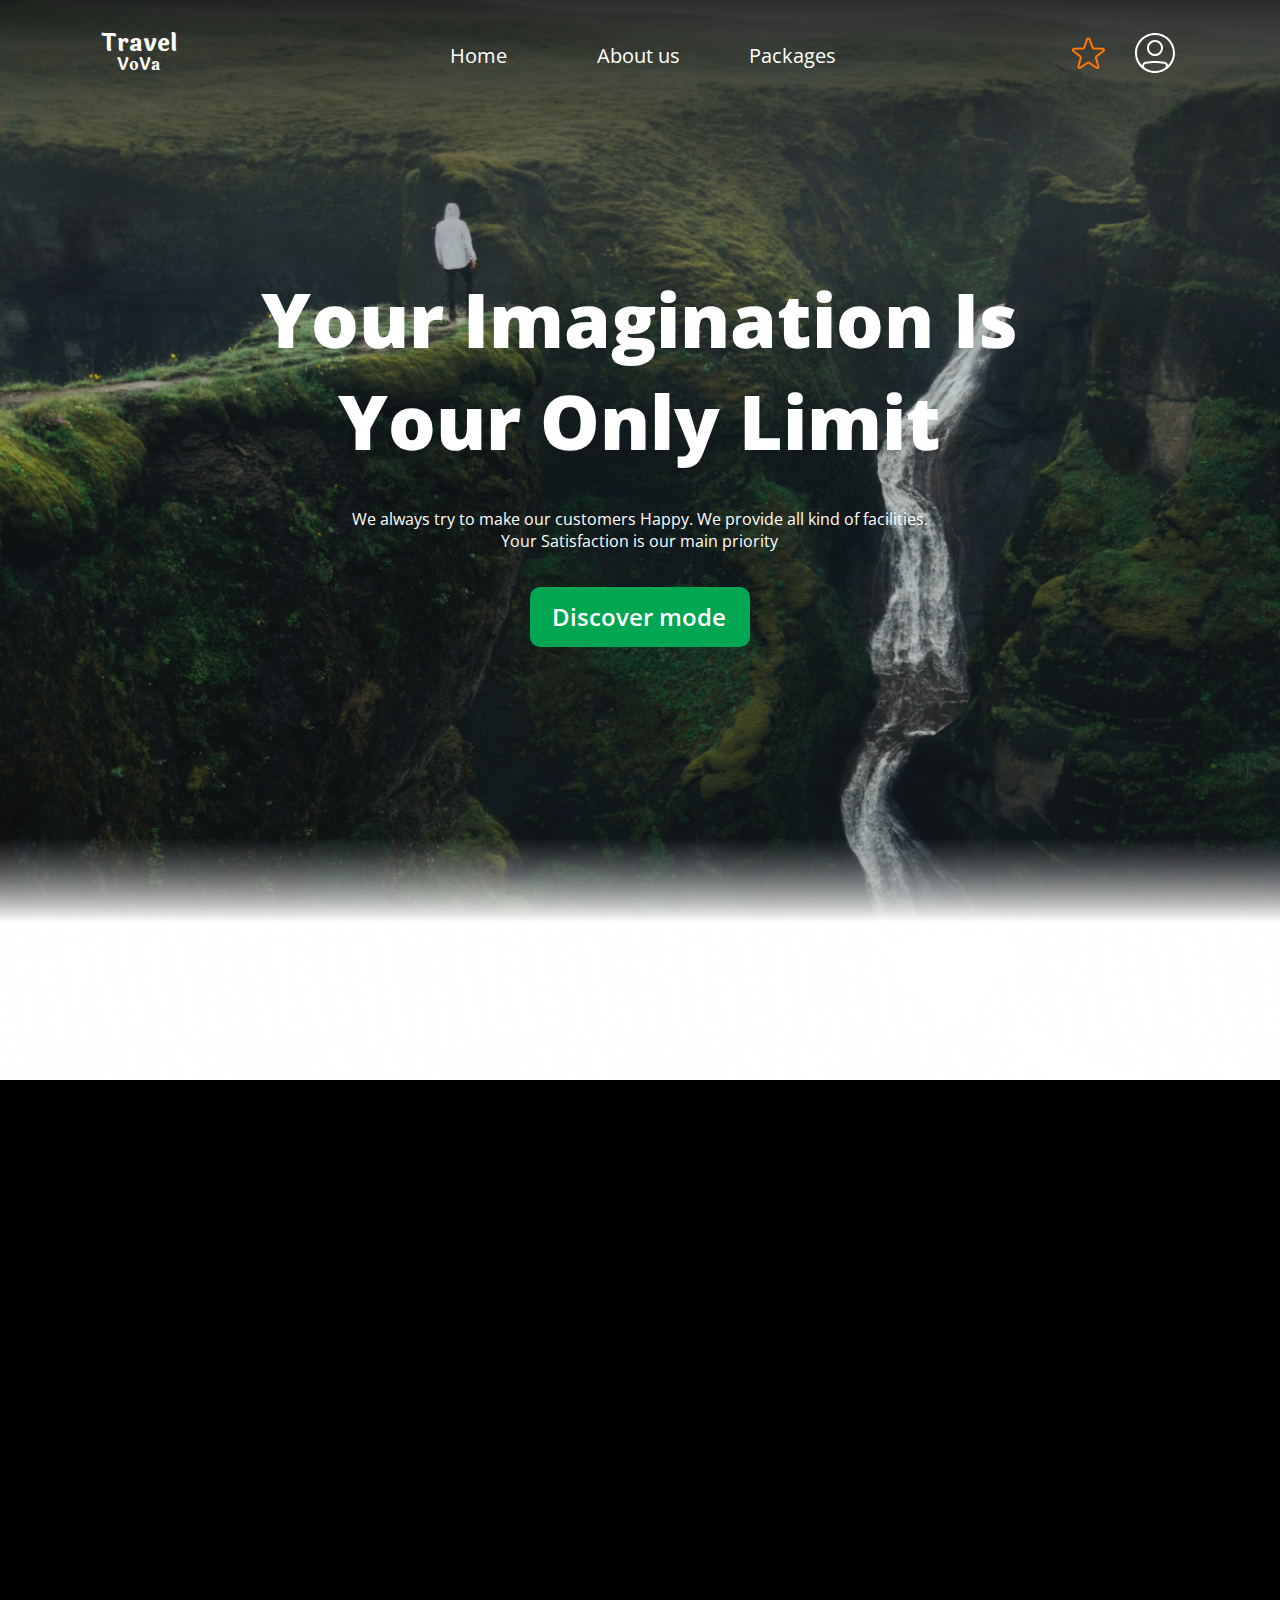
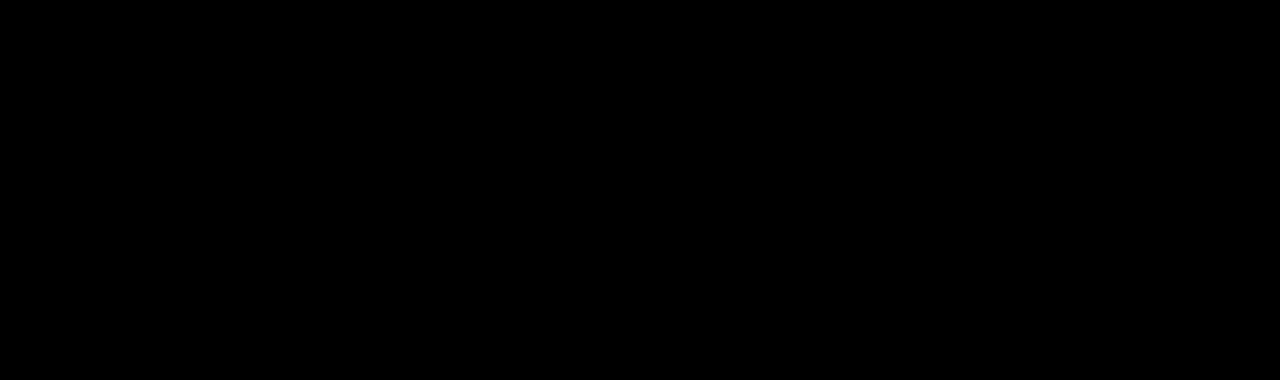
==== src/index.html @ 38075b9f "Created header" ====
<!DOCTYPE html>
<html lang="en">
<head>
    <meta charset="UTF-8">
    <meta name="viewport" content="width=device-width, initial-scale=1.0">
    <link rel="preconnect" href="https://fonts.googleapis.com">
    <link rel="preconnect" href="https://fonts.gstatic.com" crossorigin>
    <link href="https://fonts.googleapis.com/css2?family=Laila:wght@300;400;500;600;700&family=Open+Sans:ital,wght@0,300..800;1,300..800&display=swap" rel="stylesheet">
    <link rel="stylesheet" href="style.css">
    <title>Travel VoVa</title>
</head>
<body>
    <header>
        <div class="container">
            <div class="header-nav">
                <a class="header-nav-logo" href="#">
                    <span>Travel</span>
                    <span>VoVa</span>
                </a>
                <div class="header-nav-links">
                    <a href="#">Home</a>
                    <a href="#">About us</a>
                    <a href="#">Packages</a>
                </div>
                <div class="header-nav-options">
                    <div class="header-nav-options-star">
                        <img src="../assets/icons/star.svg">
                    </div>
                    <a href="#">
                        <img src="../assets/icons/account_icon.svg">
                    </a>
                </div>
            </div>
            <div class="header-content">
                <h1>Your Imagination Is<br>Your Only Limit</h1>
                <p>
                    We always try to make our customers Happy.
                    We provide all kind of facilities.<br>
                    Your Satisfaction is our main priority
                </p>
                <a href="#">Discover mode</a>
            </div>
        </div>
    </header>
    <main>
        
    </main>
</body>
</html>
---- src/style.css ----
body {
    margin: 0;
    padding: 0;
    font-family: "Open Sans", sans-serif;
}

a {
    text-decoration: none;
    color: rgb(255, 255, 255);
}

/* .testbox {
    width: 30px;
    height: 30px;
    background-color: black;
} */

header {
    display: flex;
    flex-direction: row;
    justify-content: center;
    width: 100%;
    height: 120vh;
    background-image: url(../assets/backgrounds/header_background_cover.png), 
                      url(../assets/backgrounds/header_background.png);
    background-repeat: no-repeat;
    background-size: cover;
}

.container {
    display: flex;
    flex-direction: column;
    align-items: center;
    width: 84.27%;
    height: 100vh;

    /* background-color: #d50a981b; */
}

.header-nav {
    display: flex;
    flex-direction: row;
    align-items: center;
    justify-content: space-between;
    width: 100%;
    height: 110px;
}

.header-nav-logo {
    display: flex;
    flex-direction: column;
    align-items: center;
    font-family: "Laila", serif;
    font-weight: 700;
    font-style: normal;
    line-height: 130%;
}

.header-nav-logo span:first-child {
    font-size: 24px;
}

.header-nav-links {
    display: flex;
    flex-direction: row;

    margin-left: 40px;

    font-size: 20px;
    font-size: 600;
}

.header-nav-links a:nth-child(2) {
    margin: 0 69px 0 90px;
}

.header-nav-options {
    display: flex;
    flex-direction: row;
    align-items: center;
    justify-content: end;
}

.header-nav-options a {
    margin-left: 25px;
}

.header-content {
    display: flex;
    flex-direction: column;
    align-items: center;
    justify-content: start;
    text-align: center;
    /* width: 779px; */
    /* height: 200px; */

    margin-top: 10%;

    color: white;
}

.header-content h1 {
    font-weight: 800;
    font-size: 75px;
    margin-bottom: 20px;
}

.header-content p {
    font-weight: 400;
    font-size: 16px;
    margin-bottom: 35px;
}

.header-content a {
    background-color: #00A651;
    color: rgb(255, 255, 255);

    font-weight: 600;
    font-size: 24px;

    padding: 13px 24px 14px 22px;
    border-radius: 10px;
}

main {
    height: 100vh;
    background-color: black;
}
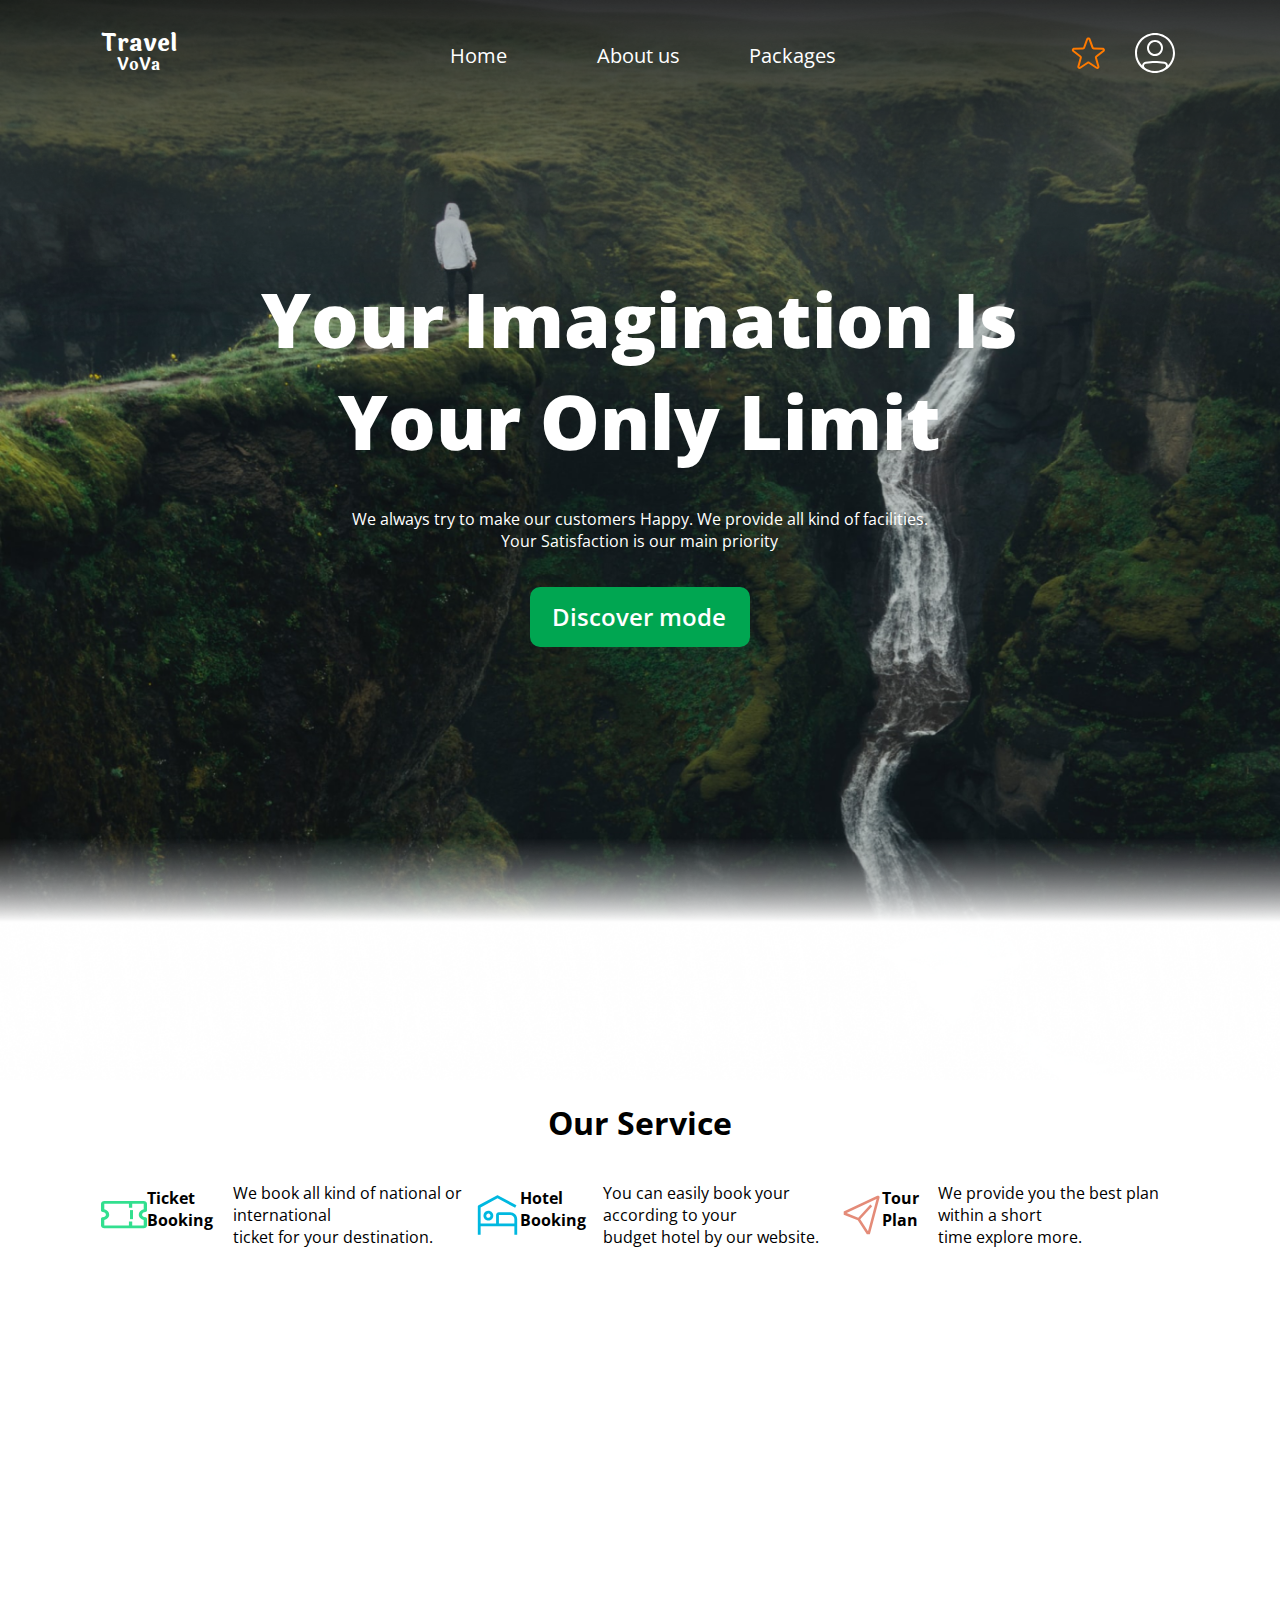
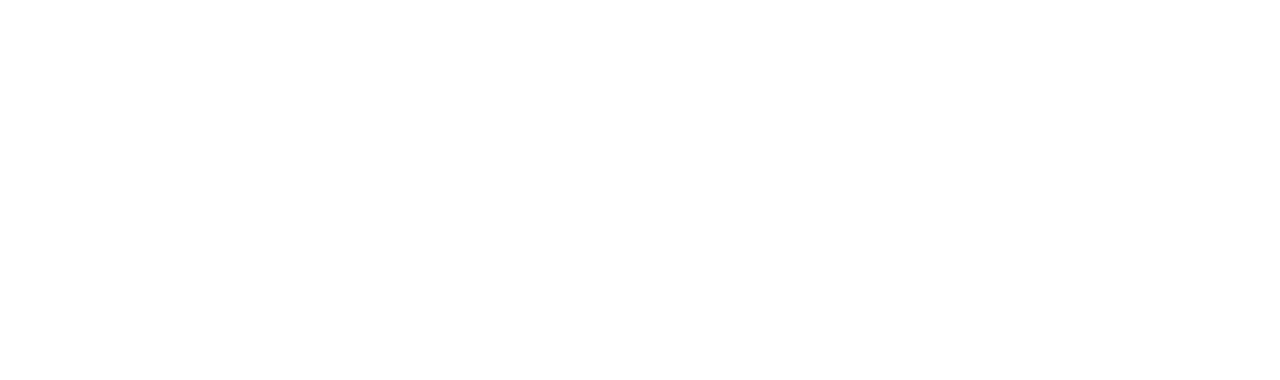
==== commit 5be120c1: "started creating main tag. content of service part" ====
--- a/src/index.html
+++ b/src/index.html
@@ -43,7 +43,61 @@
         </div>
     </header>
     <main>
-        
+        <div class="service">
+            <div class="container">
+                <h1>Our Service</h1>
+                <div class="service-cards">
+                    <div class="service-card">
+                        <img src="../assets/icons/service_ticket.svg">
+                        <h4>Ticket Booking</h4>
+                        <p>
+                            We book all kind of national or international<br>
+                            ticket for your destination.
+                        </p>
+                    </div>
+                    <div class="service-card">
+                        <img src="../assets/icons/service_booking.svg">
+                        <h4>Hotel Booking</h4>
+                        <p>
+                            You can easily book your according to your<br>
+                            budget hotel by our website.
+                        </p>
+                    </div>
+                    <div class="service-card">
+                        <img src="../assets/icons/service_tour.svg">
+                        <h4>Tour Plan</h4>
+                        <p>
+                            We provide you the best plan within a short<br>
+                            time explore more.
+                        </p>
+                    </div>
+                </div>
+            </div>
+        </div>
+        <div class="rating">
+            <div class="container">
+
+            </div>
+        </div>
+        <div class="destinations">
+            <div class="container">
+
+            </div>
+        </div>
+        <div class="packages">
+            <div class="container">
+
+            </div>
+        </div>
+        <div class="guide">
+            <div class="container">
+
+            </div>
+        </div>
+        <div class="comments"></div>
     </main>
+    <footer>
+        <div class="container"></div>
+    </footer>
 </body>
 </html>
--- a/src/style.css
+++ b/src/style.css
@@ -32,7 +32,6 @@
     flex-direction: column;
     align-items: center;
     width: 84.27%;
-    height: 100vh;
 
     /* background-color: #d50a981b; */
 }
@@ -123,6 +122,18 @@
 }
 
 main {
-    height: 100vh;
-    background-color: black;
+    display: flex;
+    flex-direction: column;
+    justify-content: start;
+    align-items: center;
+    width: 100%;
+    min-height: 100vh;
+
+    /* background-color: black; */
 }
+
+main div {
+    display: flex;
+    flex-direction: row;
+    justify-content: center;
+}
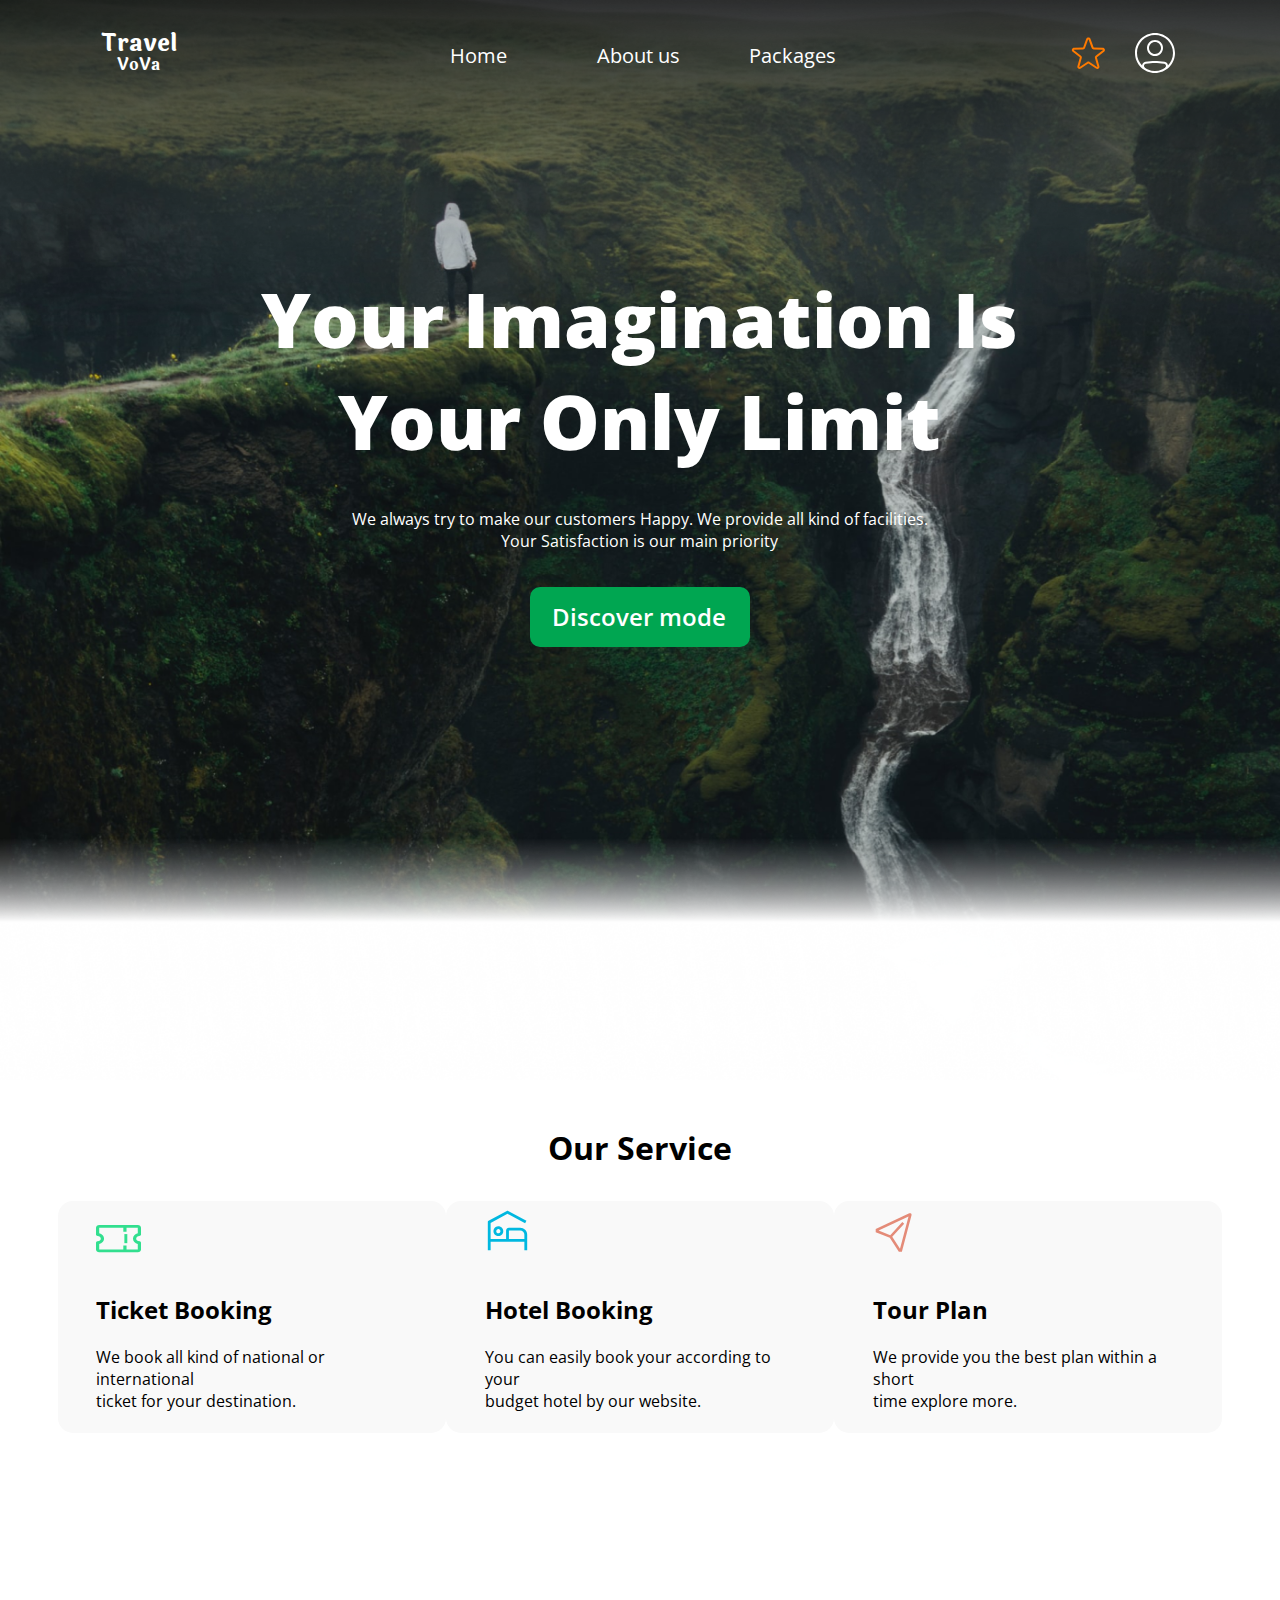
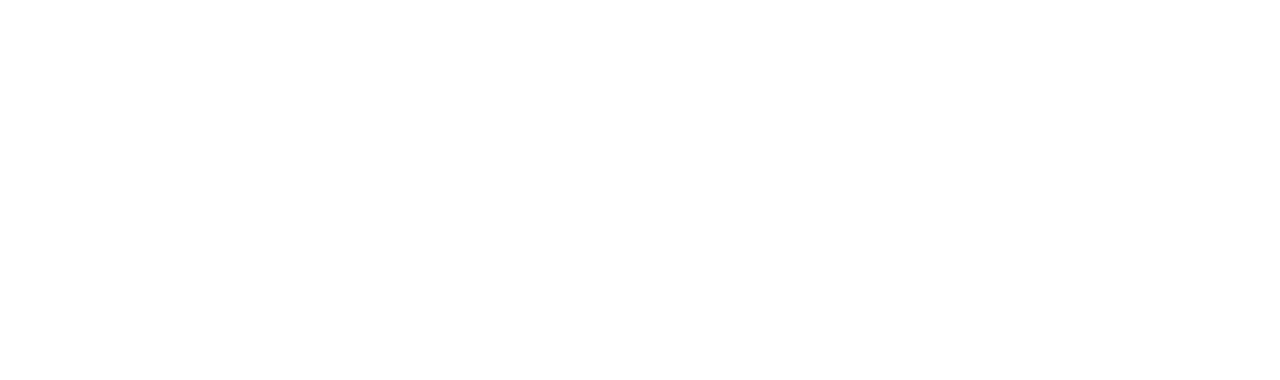
==== commit 7d91ccdb: "service done" ====
--- a/src/index.html
+++ b/src/index.html
@@ -48,28 +48,40 @@
                 <h1>Our Service</h1>
                 <div class="service-cards">
                     <div class="service-card">
-                        <img src="../assets/icons/service_ticket.svg">
-                        <h4>Ticket Booking</h4>
-                        <p>
-                            We book all kind of national or international<br>
-                            ticket for your destination.
-                        </p>
+                        <div class="service-card-container">
+                            <img src="../assets/icons/service_ticket.svg" height="27.26px">
+                            <div class="service-card-text">
+                                <h2>Ticket Booking</h2>
+                                <p>
+                                    We book all kind of national or international<br>
+                                    ticket for your destination.
+                                </p>
+                            </div>
+                        </div>
                     </div>
                     <div class="service-card">
-                        <img src="../assets/icons/service_booking.svg">
-                        <h4>Hotel Booking</h4>
-                        <p>
-                            You can easily book your according to your<br>
-                            budget hotel by our website.
-                        </p>
+                        <div class="service-card-container">
+                            <img src="../assets/icons/service_booking.svg" height="45px">
+                            <div class="service-card-text">
+                                <h2>Hotel Booking</h2>
+                                <p>
+                                    You can easily book your according to your<br>
+                                    budget hotel by our website.
+                                </p>
+                            </div>
+                        </div>
                     </div>
                     <div class="service-card">
-                        <img src="../assets/icons/service_tour.svg">
-                        <h4>Tour Plan</h4>
-                        <p>
-                            We provide you the best plan within a short<br>
-                            time explore more.
-                        </p>
+                        <div class="service-card-container">
+                            <img src="../assets/icons/service_tour.svg" height="41px">
+                            <div class="service-card-text">
+                                <h2>Tour Plan</h2>
+                                <p>
+                                    We provide you the best plan within a short<br>
+                                    time explore more.
+                                </p>
+                            </div>
+                        </div>
                     </div>
                 </div>
             </div>
--- a/src/style.css
+++ b/src/style.css
@@ -95,7 +95,7 @@
 
     margin-top: 10%;
 
-    color: white;
+    color: #FFFFFF;
 }
 
 .header-content h1 {
@@ -112,7 +112,7 @@
 
 .header-content a {
     background-color: #00A651;
-    color: rgb(255, 255, 255);
+    color: #FFFFFF;
 
     font-weight: 600;
     font-size: 24px;
@@ -132,8 +132,54 @@
     /* background-color: black; */
 }
 
-main div {
+main .container {
+    justify-content: center;
+    width: 91%;
+}
+
+.service {
+    display: flex;
+    justify-content: center;
+    align-items: space-between;
+    width: 100%;
+    height: 430px;
+    /* background-color: #00000031; */
+}
+
+.service h1 {
+    margin: 0;
+}
+
+.service-cards {
     display: flex;
     flex-direction: row;
+    justify-content: space-between;
+    align-items: center;
+    height: 295px;
+    width: 100%;
+}
+
+.service-card {
+    display: flex;
+    flex-direction: column;
+    align-items: center;
     justify-content: center;
+    width: 416px;
+    height: 232px;
+
+    border-radius: 15px;
+    background-color: #F9F9F9;
 }
+
+.service-card-text {
+    margin: 20px 0px 5px 0px;
+}
+
+.service-card-container {
+    display: flex;
+    flex-direction: column;
+    align-items: start;
+    justify-content: end;
+    width: 80%;
+    height: 100%;
+}
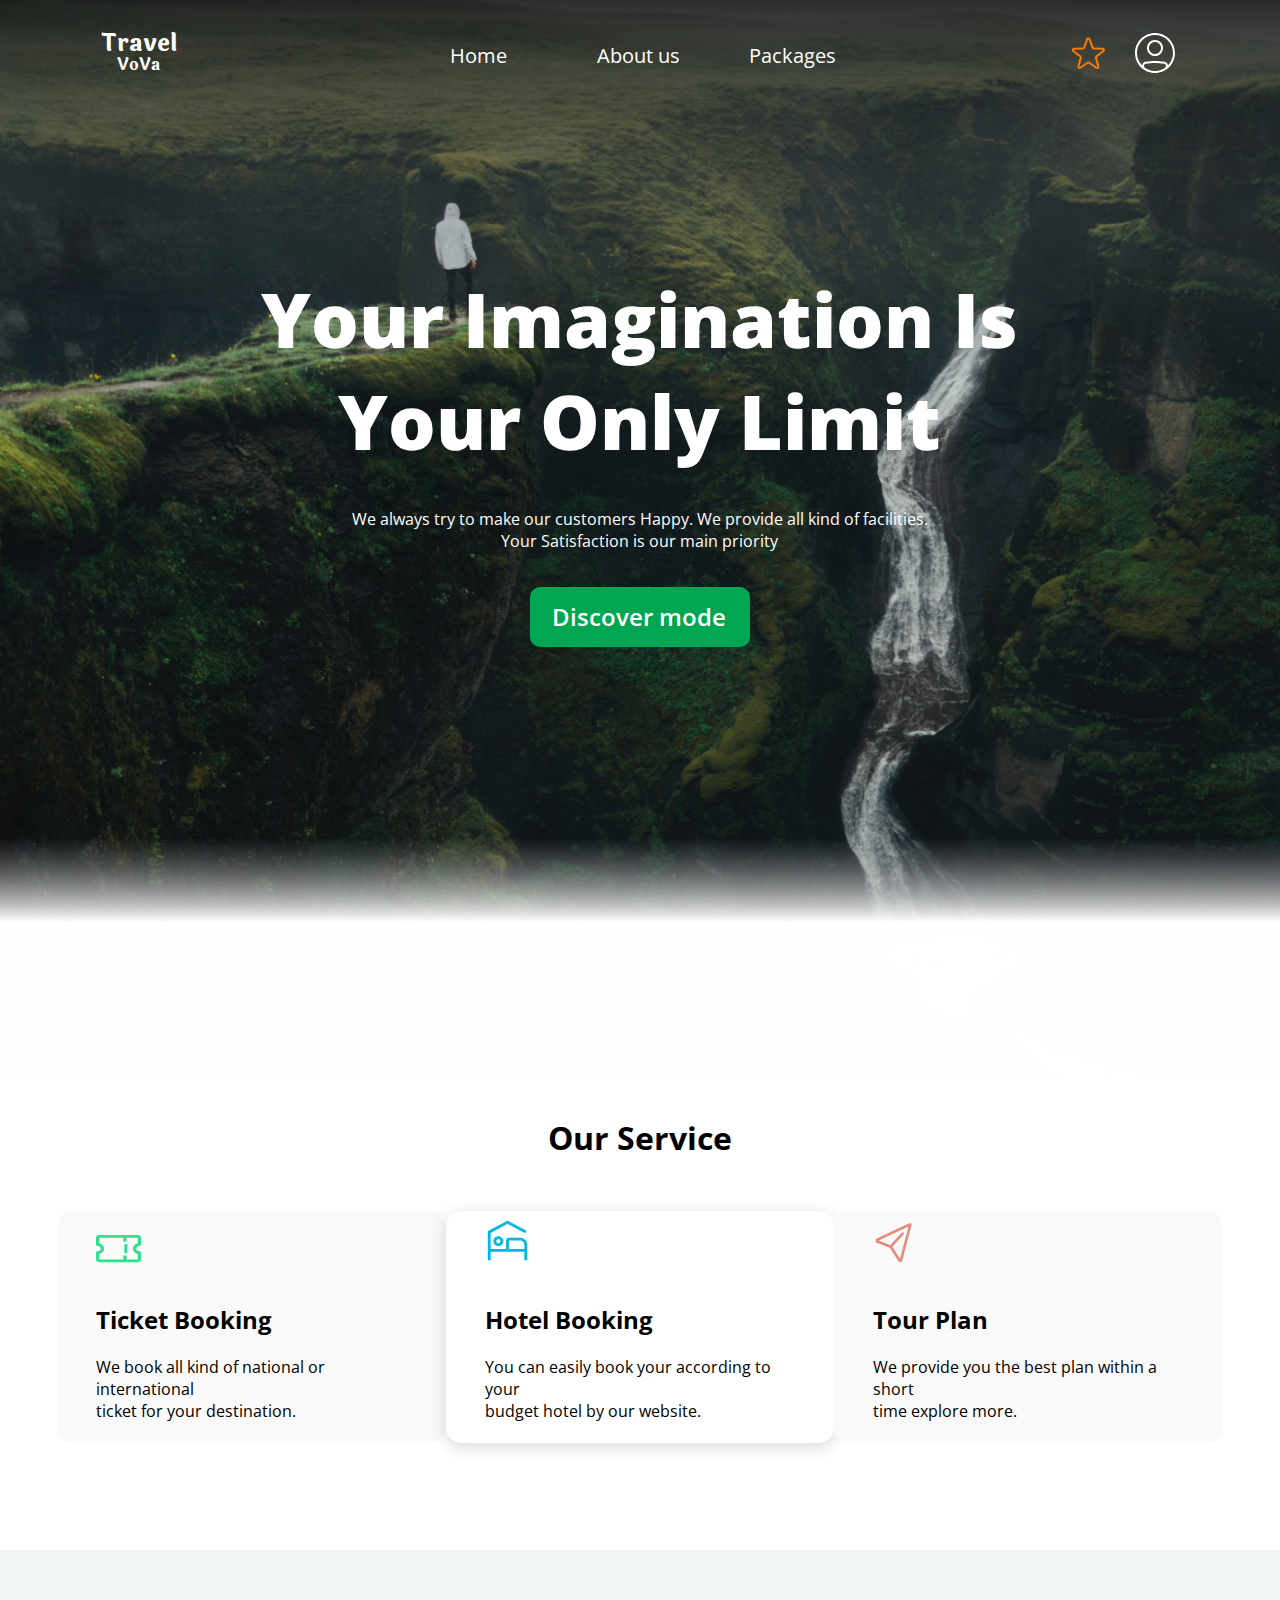
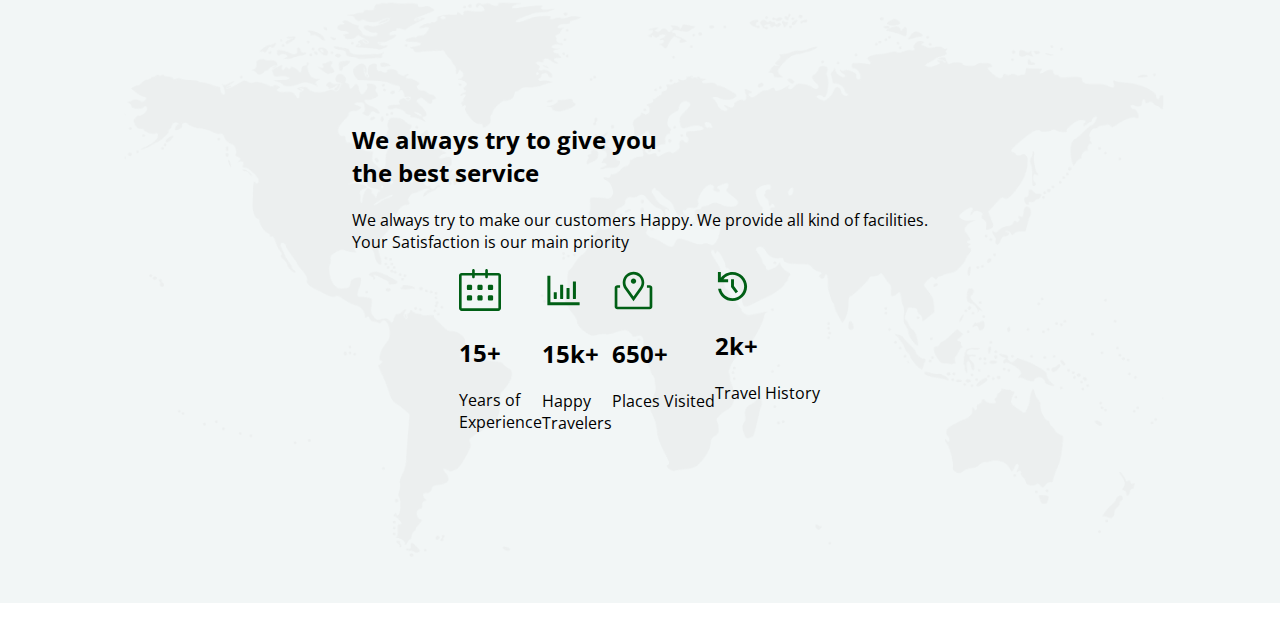
==== commit 2984f75c: "service-part minor improvements. created rating-part" ====
--- a/src/index.html
+++ b/src/index.html
@@ -88,7 +88,47 @@
         </div>
         <div class="rating">
             <div class="container">
-
+                <div class="rating-text">
+                    <h2>
+                        We always try to give you<br>
+                        the best service
+                    </h2>
+                    <p>
+                        We always try to make our customers Happy.
+                        We provide all kind of facilities.<br>
+                        Your Satisfaction is our main priority
+                    </p>
+                </div>
+                <div class="rating-cards">
+                    <div class="rating-card">
+                        <img src="../assets/icons/rating_calendar.svg">
+                        <div class="rating-card-text">
+                            <h2>15+</h2>
+                            <p>Years of<br>Experience</p>
+                        </div>
+                    </div>
+                    <div class="rating-card">
+                        <img src="../assets/icons/rating_graphic.svg">
+                        <div class="rating-card-text">
+                            <h2>15k+</h2>
+                            <p>Happy<br>Travelers</p>
+                        </div>
+                    </div>
+                    <div class="rating-card">
+                        <img src="../assets/icons/rating_place.svg">
+                        <div class="rating-card-text">
+                            <h2>650+</h2>
+                            <p>Places Visited</p>
+                        </div>
+                    </div>
+                    <div class="rating-card">
+                        <img src="../assets/icons/rating_time.svg">
+                        <div class="rating-card-text">
+                            <h2>2k+</h2>
+                            <p>Travel History</p>
+                        </div>
+                    </div>
+                </div>
             </div>
         </div>
         <div class="destinations">
--- a/src/style.css
+++ b/src/style.css
@@ -157,6 +157,8 @@
     align-items: center;
     height: 295px;
     width: 100%;
+
+    margin-top: 20px;
 }
 
 .service-card {
@@ -171,8 +173,28 @@
     background-color: #F9F9F9;
 }
 
+.service-card .container {
+    justify-content: end;
+}
+
+.service-card:nth-child(2) {
+    background: #FFFFFF;
+    box-shadow: 0px 4px 16px rgba(0, 0, 0, 0.15);
+    border-radius: 15px;
+}
+
 .service-card-text {
     margin: 20px 0px 5px 0px;
+}
+
+.service-card-text h2 {
+    font-size: 24px;
+    font-weight: 700;
+}
+
+.service-card-text p {
+    font-size: 16px;
+    font-weight: 400;
 }
 
 .service-card-container {
@@ -183,3 +205,18 @@
     width: 80%;
     height: 100%;
 }
+
+.rating {
+    display: flex;
+    align-items: center;
+    justify-content: center;
+    width: 100%;
+    height: 733px;
+
+    background: no-repeat center/120% url(../assets/backgrounds/rating_background.png);
+}
+
+.rating-cards {
+    display: flex;
+    flex-direction: row;
+}
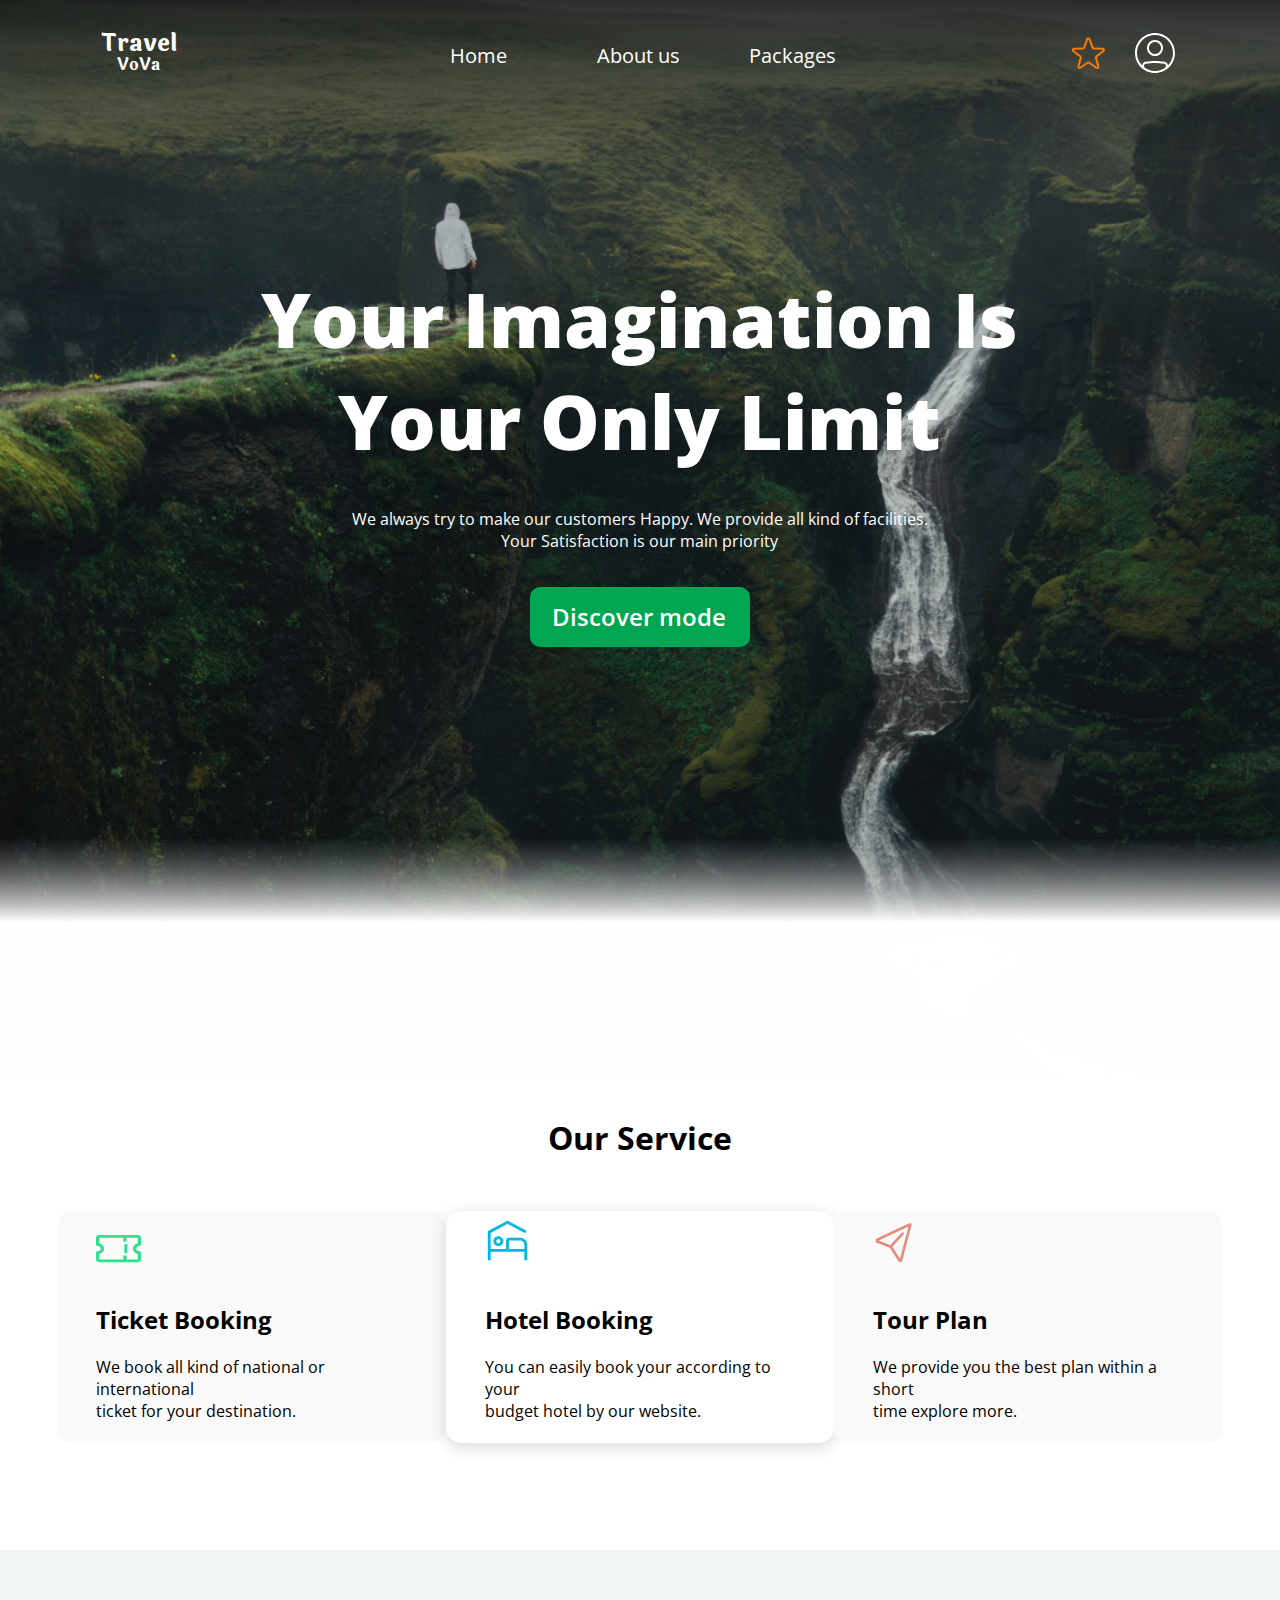
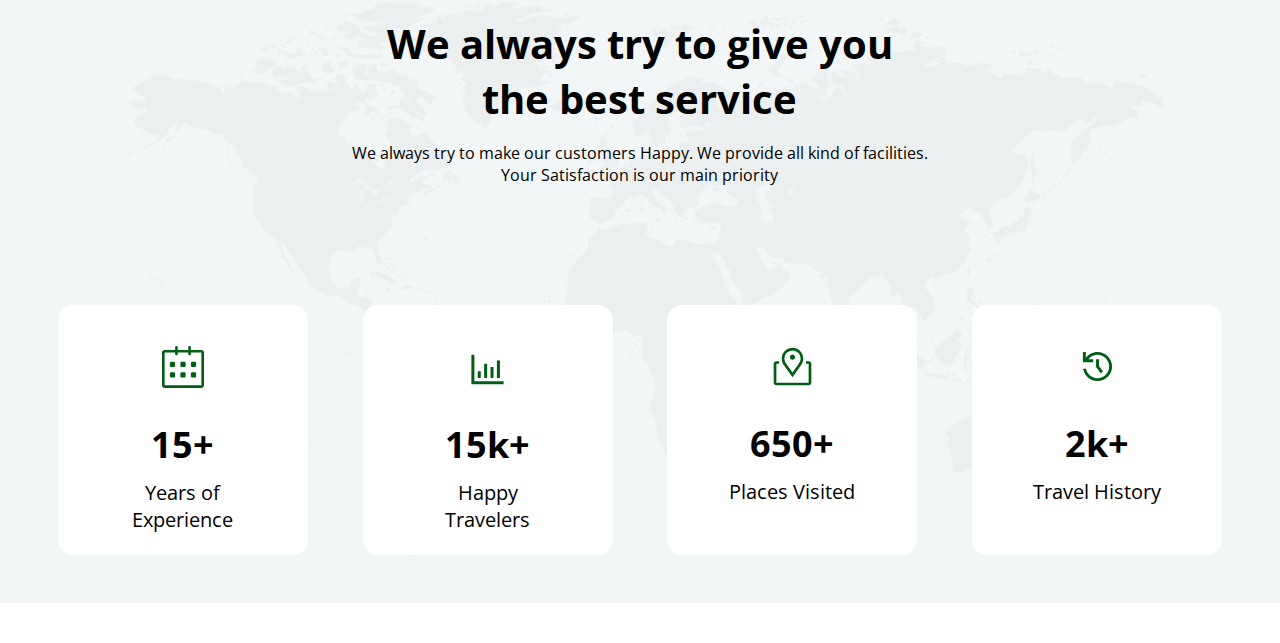
==== commit 2b43f0df: "rating-part done" ====
--- a/src/index.html
+++ b/src/index.html
@@ -7,6 +7,7 @@
     <link rel="preconnect" href="https://fonts.gstatic.com" crossorigin>
     <link href="https://fonts.googleapis.com/css2?family=Laila:wght@300;400;500;600;700&family=Open+Sans:ital,wght@0,300..800;1,300..800&display=swap" rel="stylesheet">
     <link rel="stylesheet" href="style.css">
+    <script src="main.js"></script>
     <title>Travel VoVa</title>
 </head>
 <body>
@@ -101,28 +102,28 @@
                 </div>
                 <div class="rating-cards">
                     <div class="rating-card">
-                        <img src="../assets/icons/rating_calendar.svg">
+                        <img src="../assets/icons/rating_calendar.svg" height="42px">
                         <div class="rating-card-text">
                             <h2>15+</h2>
                             <p>Years of<br>Experience</p>
                         </div>
                     </div>
                     <div class="rating-card">
-                        <img src="../assets/icons/rating_graphic.svg">
+                        <img src="../assets/icons/rating_graphic.svg" height="43px">
                         <div class="rating-card-text">
                             <h2>15k+</h2>
                             <p>Happy<br>Travelers</p>
                         </div>
                     </div>
                     <div class="rating-card">
-                        <img src="../assets/icons/rating_place.svg">
+                        <img src="../assets/icons/rating_place.svg" height="43px">
                         <div class="rating-card-text">
                             <h2>650+</h2>
                             <p>Places Visited</p>
                         </div>
                     </div>
                     <div class="rating-card">
-                        <img src="../assets/icons/rating_time.svg">
+                        <img src="../assets/icons/rating_time.svg" height="35px">
                         <div class="rating-card-text">
                             <h2>2k+</h2>
                             <p>Travel History</p>
--- a/src/style.css
+++ b/src/style.css
@@ -216,7 +216,89 @@
     background: no-repeat center/120% url(../assets/backgrounds/rating_background.png);
 }
 
+.rating .container {
+    height: 100%;
+    justify-content: space-evenly;
+}
+
+.rating-text {
+    text-align: center;
+
+    position: relative;
+    bottom: 15px;
+}
+
+.rating-text h2 {
+    font-weight: 700;
+    font-size: 40px;
+    margin-bottom: 0;
+}
+
+.rating-text p {
+    font-weight: 400;
+    font-size: 16px;
+}
+
 .rating-cards {
     display: flex;
     flex-direction: row;
-}
+    justify-content: space-between;
+    width: 100%;
+}
+
+.rating-card {
+    display: flex;
+    flex-direction: column;
+    align-items: center;
+    position: relative;
+    width: 250px;
+    height: 250px;
+
+    background-color: #FFFFFF;
+    border-radius: 15px;
+}
+
+.rating-card img {
+    position: absolute;
+    top: 43px;
+}
+
+.rating-card-text {
+    display: flex;
+    flex-direction: column;
+    justify-content: center;
+    text-align: center;
+
+    position: absolute;
+    bottom: 22px;
+}
+
+.rating-card:nth-child(3) .rating-card-text,
+.rating-card:nth-child(4) .rating-card-text {
+    bottom: 50px;
+}
+
+.rating-card:nth-child(1) img {
+    top: 41px;
+}
+
+.rating-card:nth-child(3) img {
+    top: 40px;
+}
+
+.rating-card:nth-child(4) img {
+    top: 44px;
+}
+
+.rating-card-text h2 {
+    font-weight: 700;
+    font-size: 36px;
+    margin: 0;
+}
+
+.rating-card-text p {
+    font-weight: 400;
+    font-size: 20px;
+    margin-top: 10px;
+    margin-bottom: 0;
+}
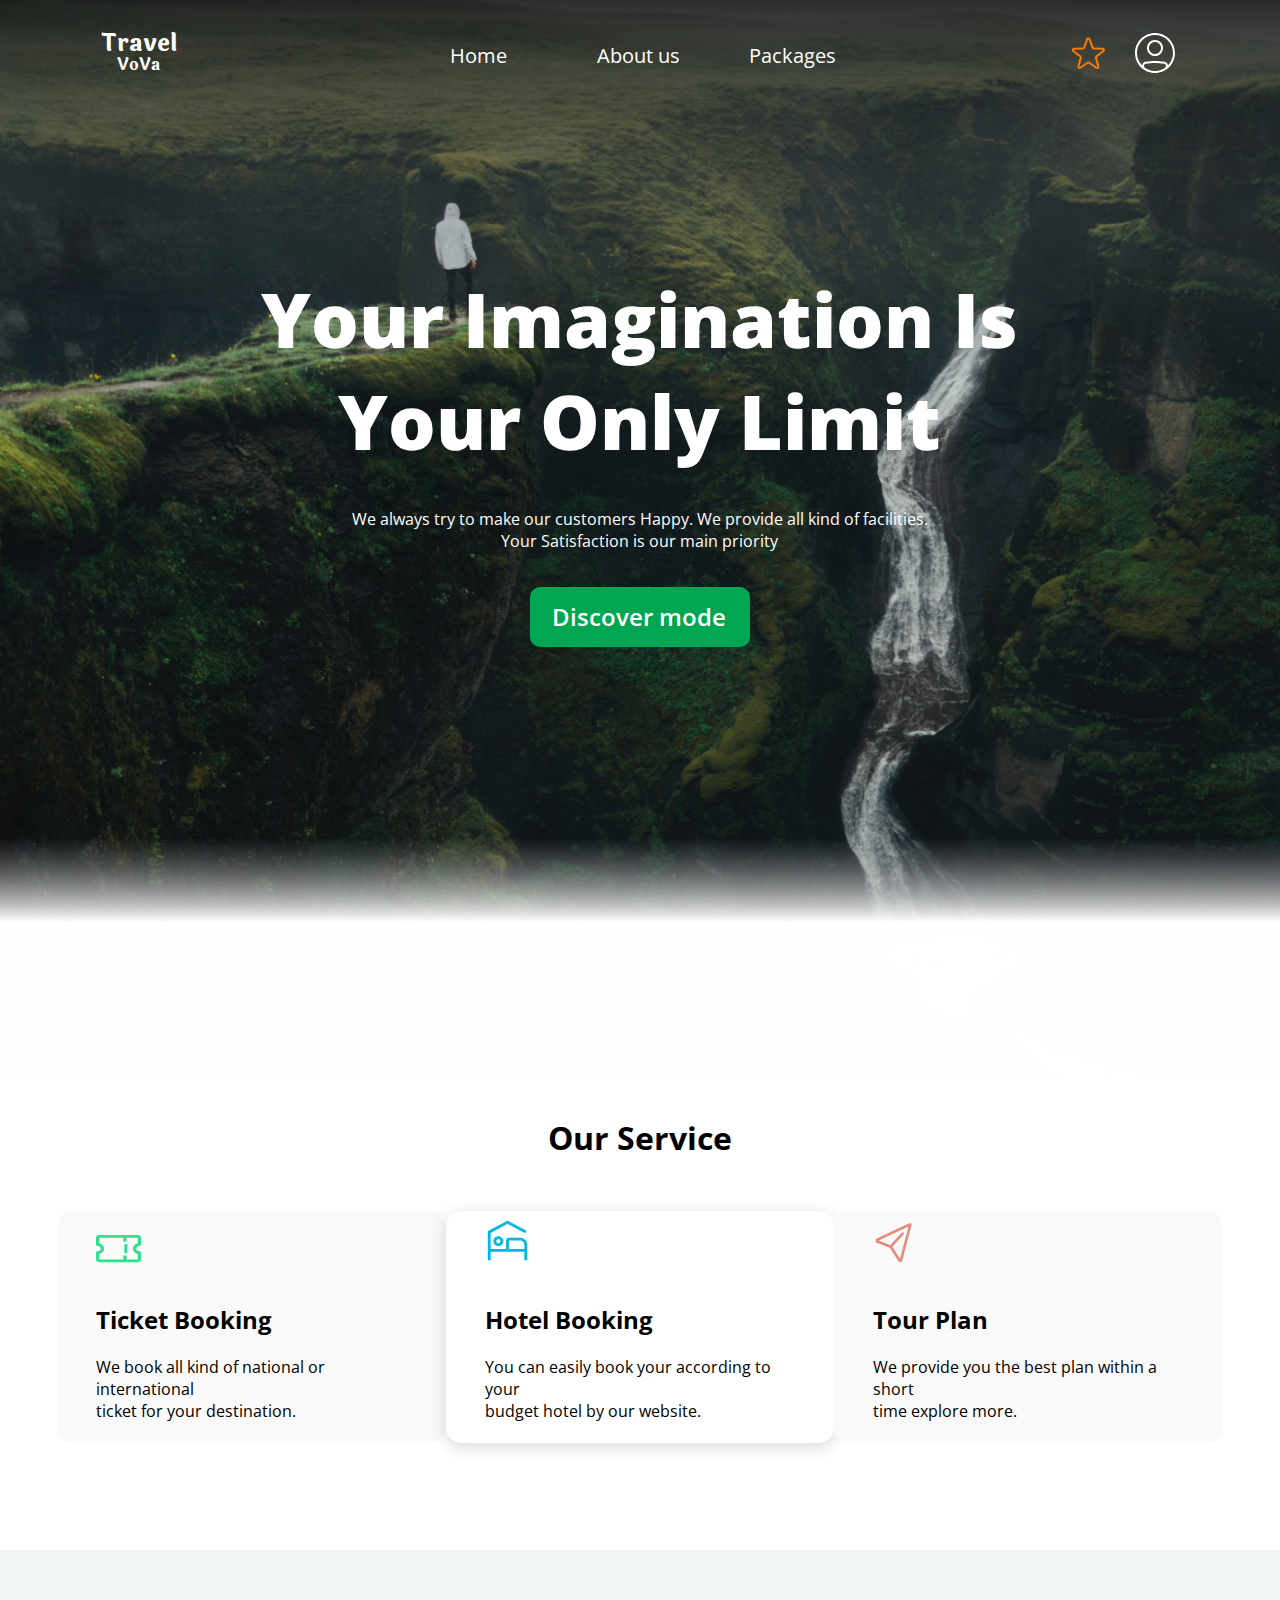
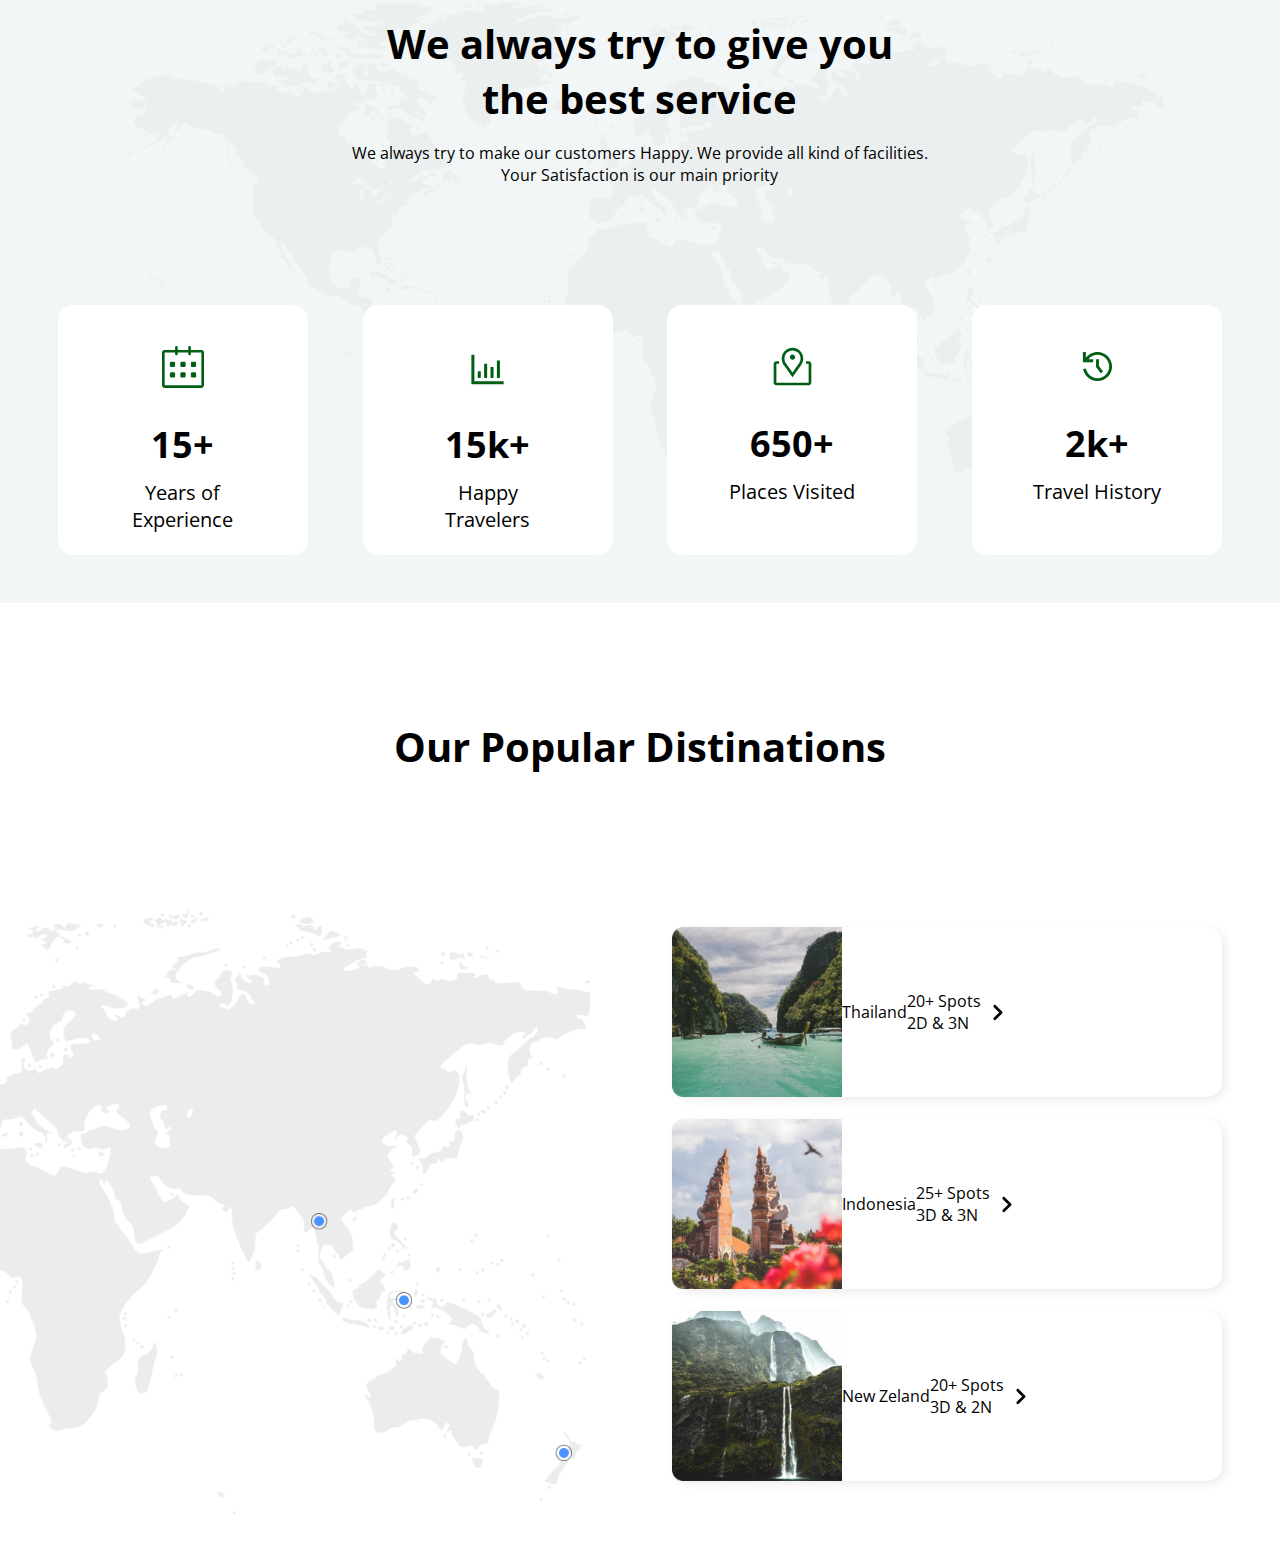
==== commit 1b3c2ec5: "distinations-part" ====
--- a/src/index.html
+++ b/src/index.html
@@ -132,9 +132,39 @@
                 </div>
             </div>
         </div>
-        <div class="destinations">
+        <div class="distinations">
+            <img src="../assets/backgrounds/distinations_background.png" height="630px">
             <div class="container">
-
+                <h1>Our Popular Distinations</h1>
+                <div class="distinations-cards">
+                    <div class="distinations-card">
+                        <img src="../assets/backgrounds/distinations_thailand.png" height="170px">
+                        <p>Thailand</p>
+                        <p>
+                            20+ Spots<br>
+                            2D & 3N
+                        </p>
+                        <img src="../assets/icons/distinations_arrow.svg" height="33px">
+                    </div>
+                    <div class="distinations-card">
+                        <img src="../assets/backgrounds/distinations_indonesia.png" height="170px">
+                        <p>Indonesia</p>
+                        <p>
+                            25+ Spots<br>
+                            3D & 3N
+                        </p>
+                        <img src="../assets/icons/distinations_arrow.svg" height="33px">
+                    </div>
+                    <div class="distinations-card">
+                        <img src="../assets/backgrounds/distinations_new_zeland.png" height="170px">
+                        <p>New Zeland</p>
+                        <p>
+                            20+ Spots<br>
+                            3D & 2N
+                        </p>
+                        <img src="../assets/icons/distinations_arrow.svg" height="33px">
+                    </div>
+                </div>
             </div>
         </div>
         <div class="packages">
--- a/src/style.css
+++ b/src/style.css
@@ -135,6 +135,7 @@
 main .container {
     justify-content: center;
     width: 91%;
+    height: 100%;
 }
 
 .service {
@@ -217,7 +218,6 @@
 }
 
 .rating .container {
-    height: 100%;
     justify-content: space-evenly;
 }
 
@@ -302,3 +302,58 @@
     margin-top: 10px;
     margin-bottom: 0;
 }
+
+.distinations {
+    display: flex;
+    justify-content: center;
+    align-items: center;
+    width: 100%;
+    height: 100vh;
+    position: relative;
+}
+
+.distinations .container {
+    position: relative;
+}
+
+.distinations h1 {
+    font-weight: 700;
+    font-size: 40px;
+
+    position: absolute;
+    top: 49px;
+}
+
+.distinations img {
+    position: absolute;
+    left: 0;
+    bottom: 15px;
+}
+
+.distinations-cards {
+    display: flex;
+    flex-direction: column;
+    justify-content: space-between;
+    height: 554px;
+
+    position: absolute;
+    right: 0px;
+    bottom: 62px;
+}
+
+.distinations-card {
+    display: flex;
+    flex-direction: row;
+    align-items: center;
+    width: 550px;
+
+    background: #FFFFFF;
+    box-shadow: 3px 3px 10px rgba(0, 0, 0, 0.08);
+    border-radius: 15px;
+}
+
+.distinations-card img {
+    position: static;
+}
+
+
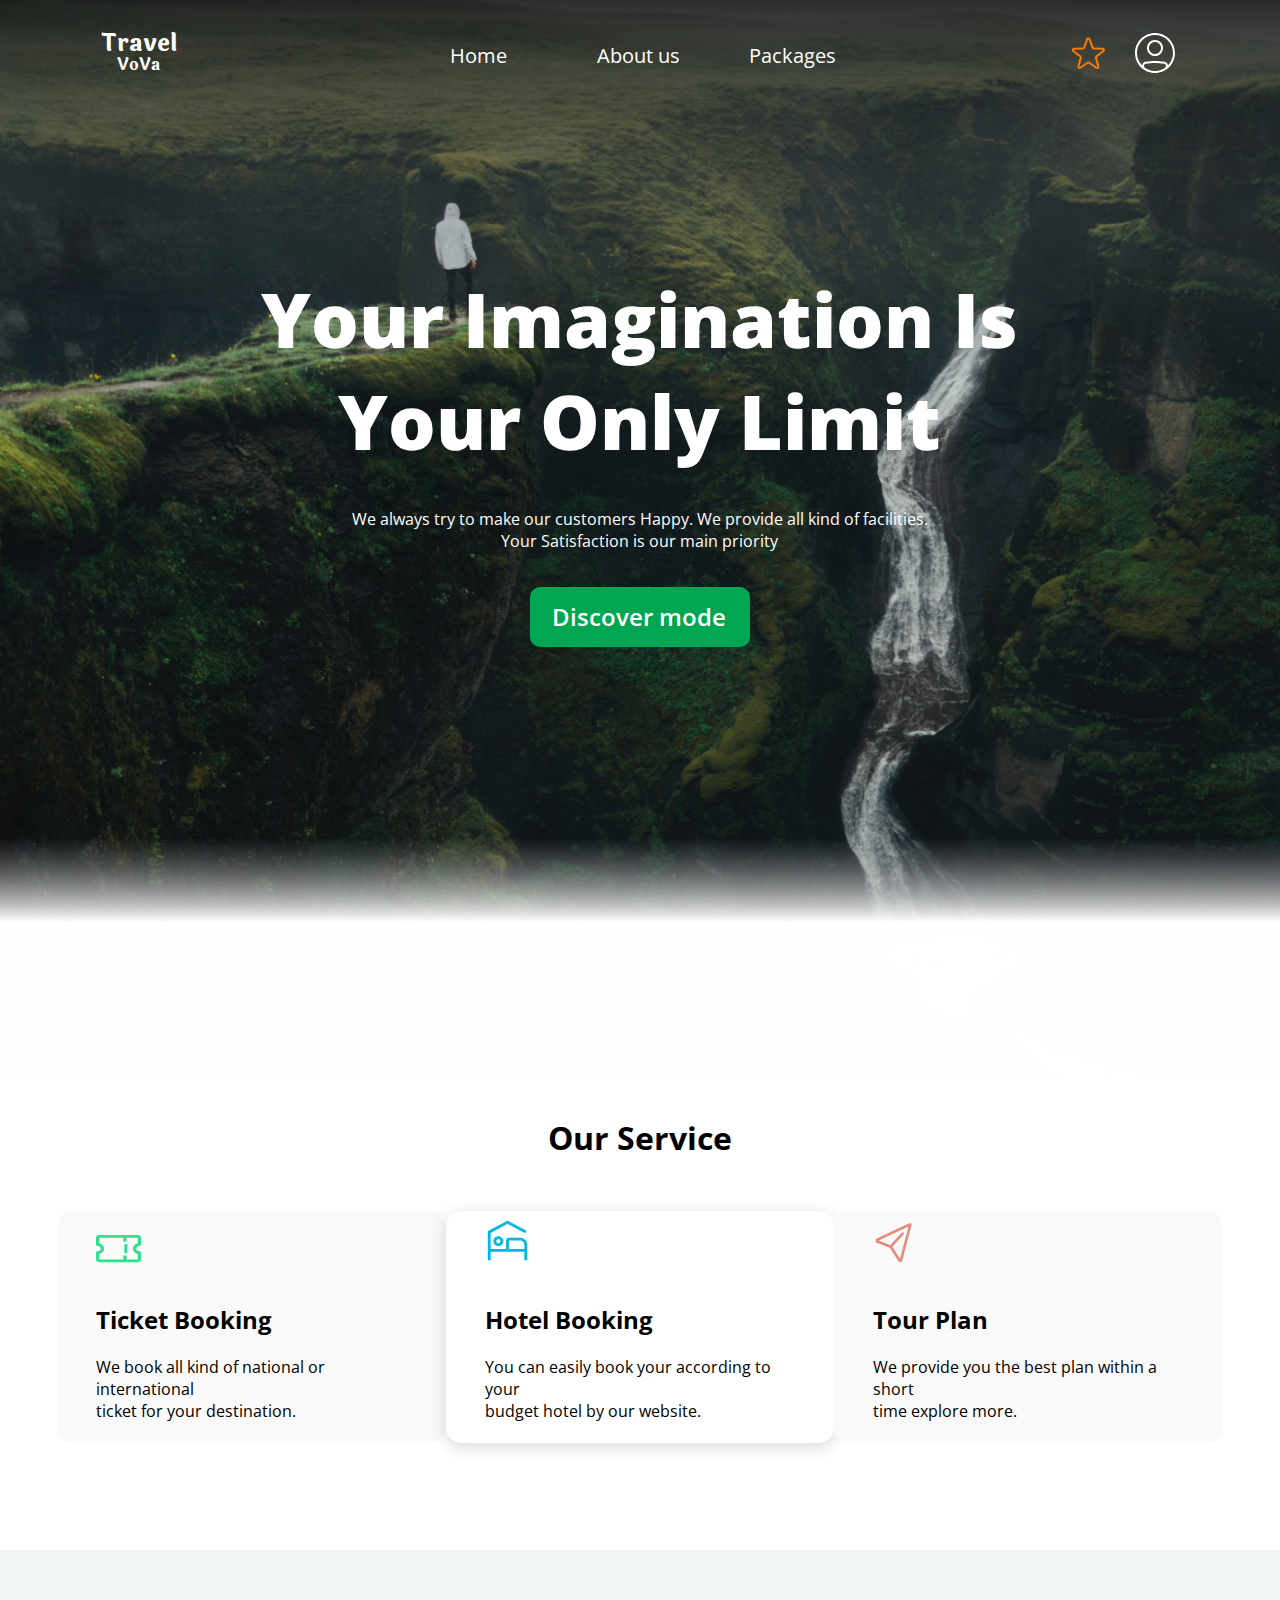
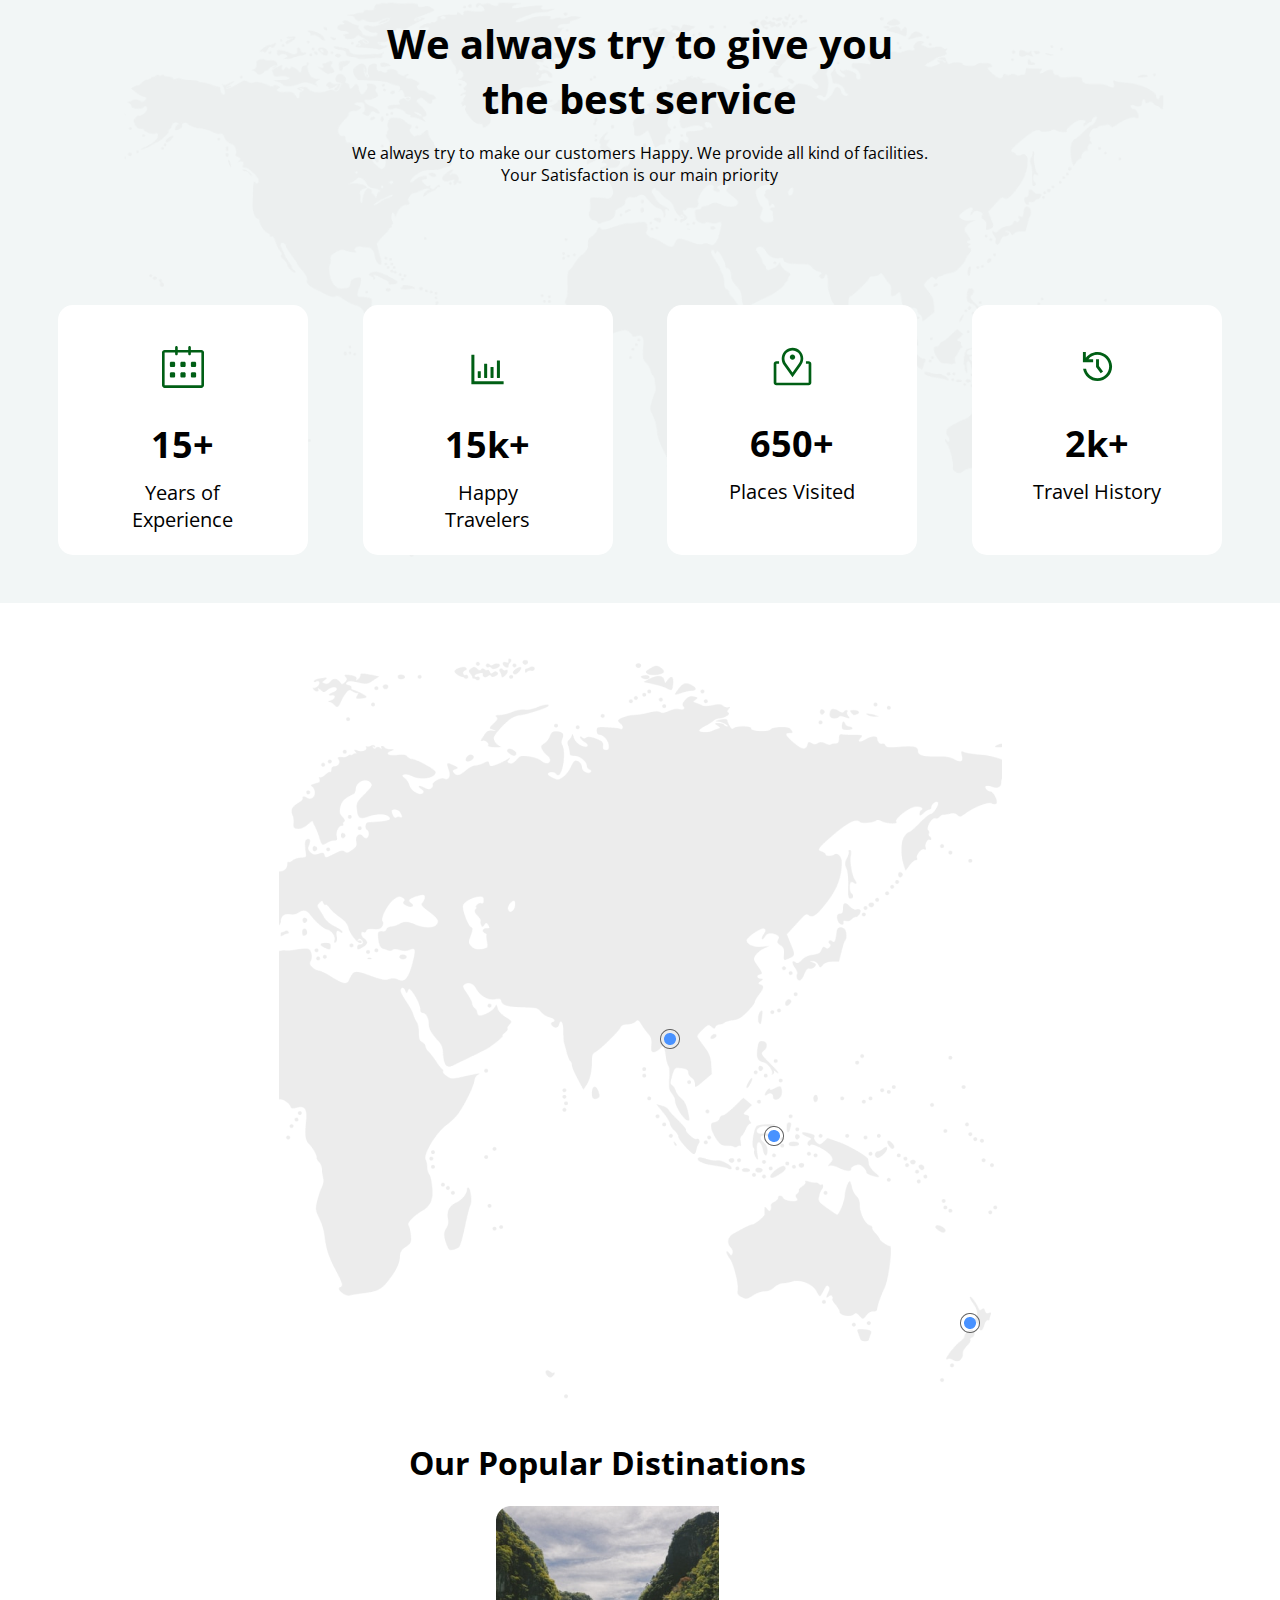
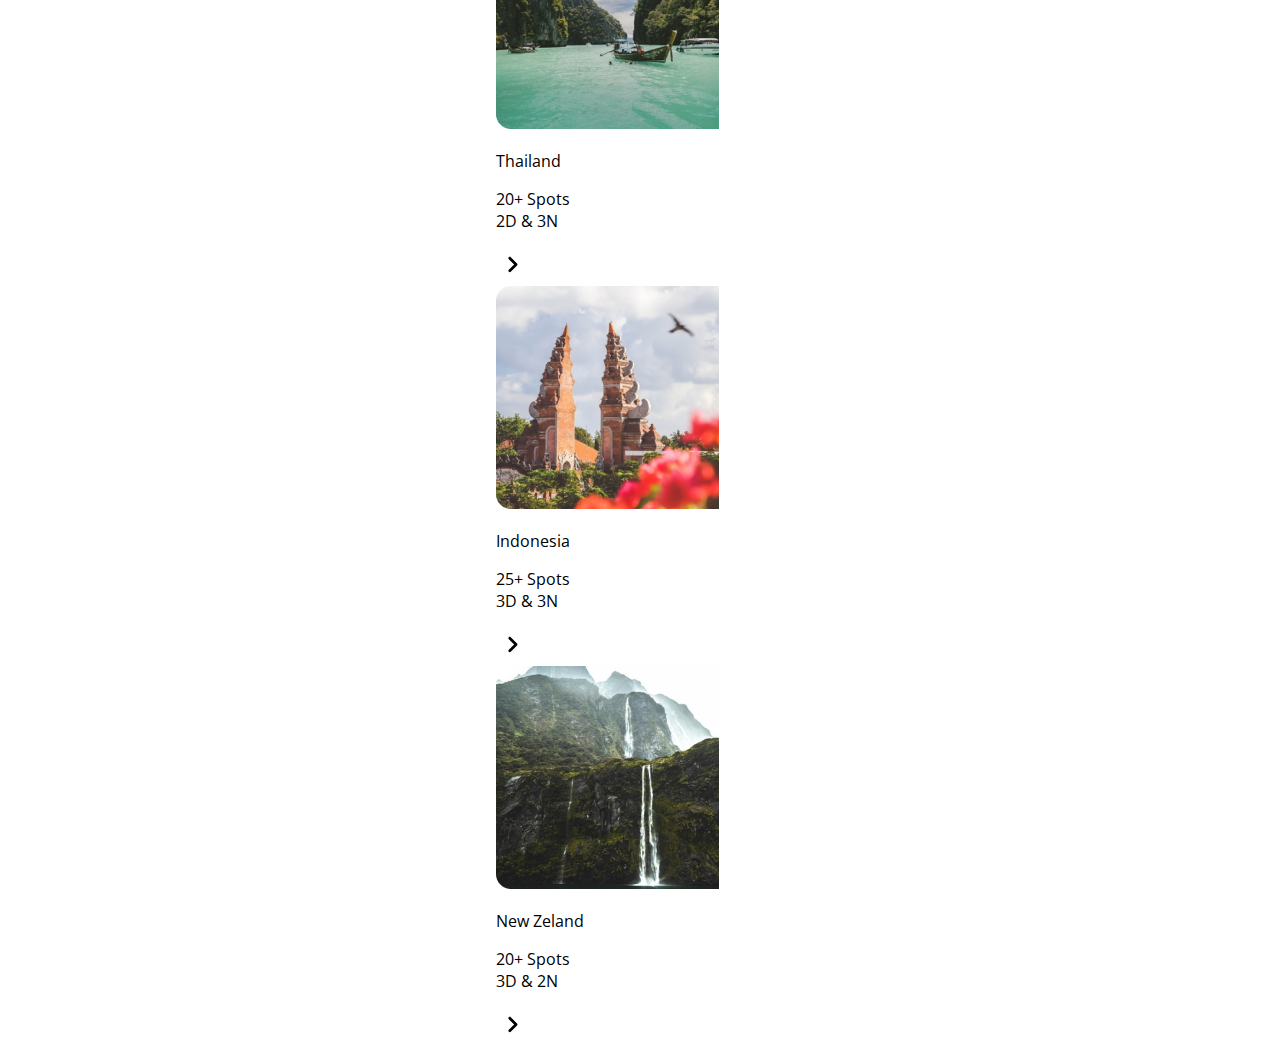
==== commit 1b65e458: "delete distinations in CSS (gonna remake it)" ====
--- a/src/index.html
+++ b/src/index.html
@@ -133,36 +133,36 @@
             </div>
         </div>
         <div class="distinations">
-            <img src="../assets/backgrounds/distinations_background.png" height="630px">
+            <img src="../assets/backgrounds/distinations_background.png">
             <div class="container">
                 <h1>Our Popular Distinations</h1>
                 <div class="distinations-cards">
                     <div class="distinations-card">
-                        <img src="../assets/backgrounds/distinations_thailand.png" height="170px">
+                        <img src="../assets/backgrounds/distinations_thailand.png">
                         <p>Thailand</p>
                         <p>
                             20+ Spots<br>
                             2D & 3N
                         </p>
-                        <img src="../assets/icons/distinations_arrow.svg" height="33px">
+                        <img src="../assets/icons/distinations_arrow.svg">
                     </div>
                     <div class="distinations-card">
-                        <img src="../assets/backgrounds/distinations_indonesia.png" height="170px">
+                        <img src="../assets/backgrounds/distinations_indonesia.png">
                         <p>Indonesia</p>
                         <p>
                             25+ Spots<br>
                             3D & 3N
                         </p>
-                        <img src="../assets/icons/distinations_arrow.svg" height="33px">
+                        <img src="../assets/icons/distinations_arrow.svg">
                     </div>
                     <div class="distinations-card">
-                        <img src="../assets/backgrounds/distinations_new_zeland.png" height="170px">
+                        <img src="../assets/backgrounds/distinations_new_zeland.png">
                         <p>New Zeland</p>
                         <p>
                             20+ Spots<br>
                             3D & 2N
                         </p>
-                        <img src="../assets/icons/distinations_arrow.svg" height="33px">
+                        <img src="../assets/icons/distinations_arrow.svg">
                     </div>
                 </div>
             </div>
--- a/src/style.css
+++ b/src/style.css
@@ -302,58 +302,3 @@
     margin-top: 10px;
     margin-bottom: 0;
 }
-
-.distinations {
-    display: flex;
-    justify-content: center;
-    align-items: center;
-    width: 100%;
-    height: 100vh;
-    position: relative;
-}
-
-.distinations .container {
-    position: relative;
-}
-
-.distinations h1 {
-    font-weight: 700;
-    font-size: 40px;
-
-    position: absolute;
-    top: 49px;
-}
-
-.distinations img {
-    position: absolute;
-    left: 0;
-    bottom: 15px;
-}
-
-.distinations-cards {
-    display: flex;
-    flex-direction: column;
-    justify-content: space-between;
-    height: 554px;
-
-    position: absolute;
-    right: 0px;
-    bottom: 62px;
-}
-
-.distinations-card {
-    display: flex;
-    flex-direction: row;
-    align-items: center;
-    width: 550px;
-
-    background: #FFFFFF;
-    box-shadow: 3px 3px 10px rgba(0, 0, 0, 0.08);
-    border-radius: 15px;
-}
-
-.distinations-card img {
-    position: static;
-}
-
-
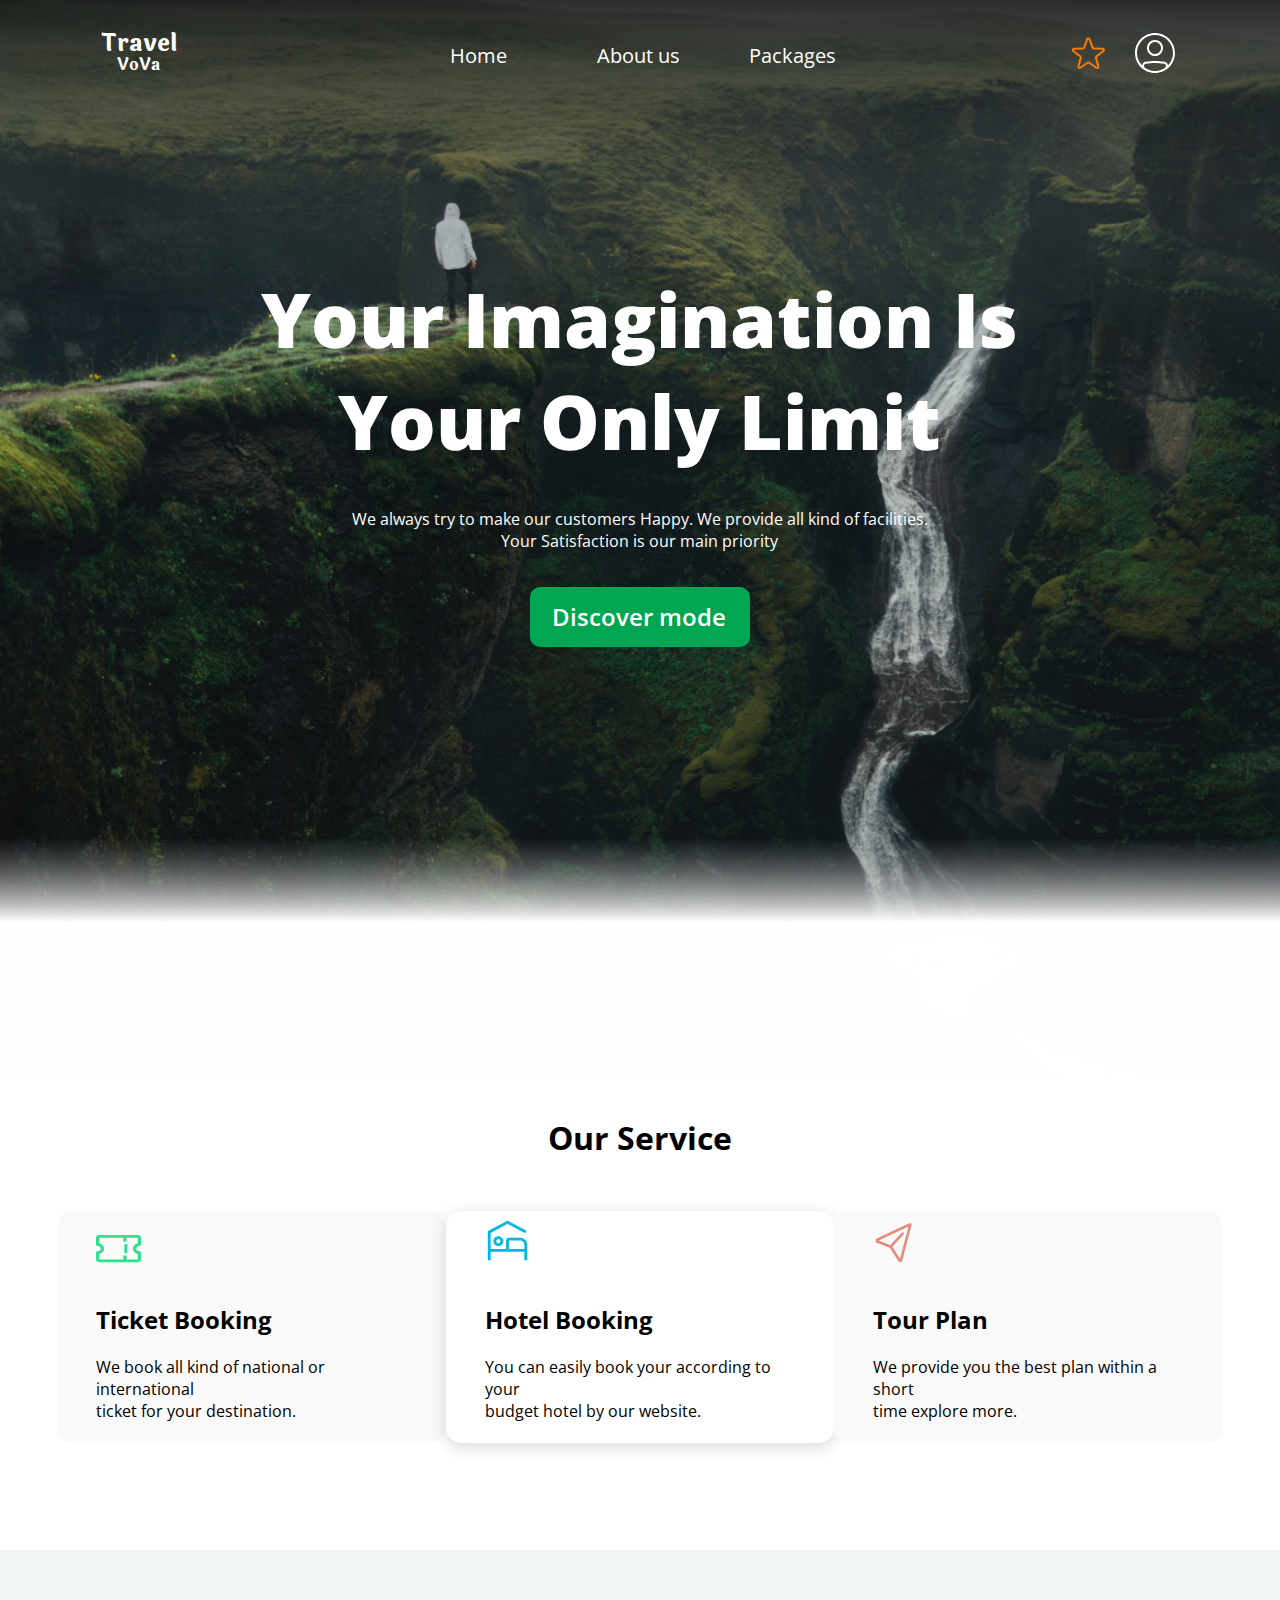
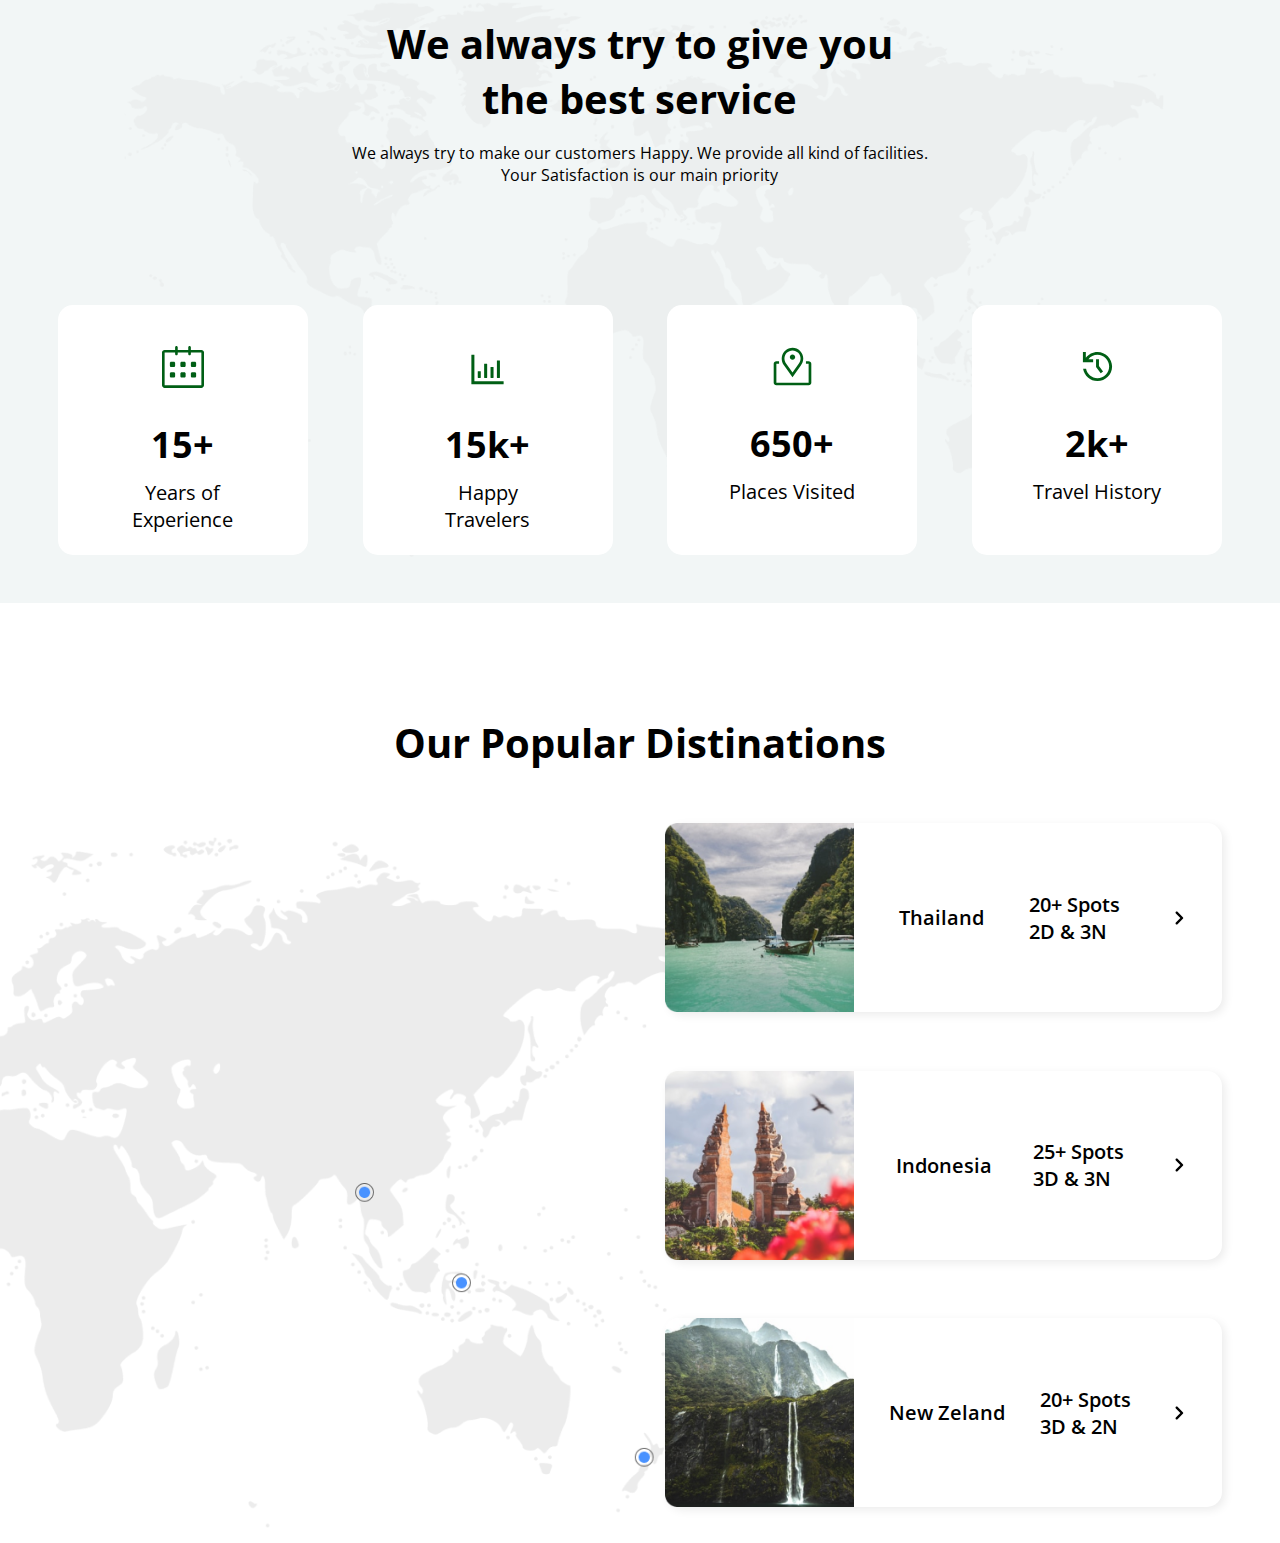
==== commit d9c5d278: "distinations-part remake" ====
--- a/src/index.html
+++ b/src/index.html
@@ -133,36 +133,38 @@
             </div>
         </div>
         <div class="distinations">
-            <img src="../assets/backgrounds/distinations_background.png">
+            <img src="../assets/backgrounds/distinations_background.png" height="80%">
             <div class="container">
                 <h1>Our Popular Distinations</h1>
-                <div class="distinations-cards">
-                    <div class="distinations-card">
-                        <img src="../assets/backgrounds/distinations_thailand.png">
-                        <p>Thailand</p>
-                        <p>
-                            20+ Spots<br>
-                            2D & 3N
-                        </p>
-                        <img src="../assets/icons/distinations_arrow.svg">
-                    </div>
-                    <div class="distinations-card">
-                        <img src="../assets/backgrounds/distinations_indonesia.png">
-                        <p>Indonesia</p>
-                        <p>
-                            25+ Spots<br>
-                            3D & 3N
-                        </p>
-                        <img src="../assets/icons/distinations_arrow.svg">
-                    </div>
-                    <div class="distinations-card">
-                        <img src="../assets/backgrounds/distinations_new_zeland.png">
-                        <p>New Zeland</p>
-                        <p>
-                            20+ Spots<br>
-                            3D & 2N
-                        </p>
-                        <img src="../assets/icons/distinations_arrow.svg">
+                <div class="distinations-content">
+                    <div class="distinations-cards">
+                        <div class="distinations-card">
+                            <img src="../assets/backgrounds/distinations_thailand.png" height="189px">
+                            <p>Thailand</p>
+                            <p>
+                                20+ Spots<br>
+                                2D & 3N
+                            </p>
+                            <img src="../assets/icons/distinations_arrow.svg" height="28px">
+                        </div>
+                        <div class="distinations-card">
+                            <img src="../assets/backgrounds/distinations_indonesia.png" height="189px">
+                            <p>Indonesia</p>
+                            <p>
+                                25+ Spots<br>
+                                3D & 3N
+                            </p>
+                            <img src="../assets/icons/distinations_arrow.svg" height="28px">
+                        </div>
+                        <div class="distinations-card">
+                            <img src="../assets/backgrounds/distinations_new_zeland.png" height="189px">
+                            <p>New Zeland</p>
+                            <p>
+                                20+ Spots<br>
+                                3D & 2N
+                            </p>
+                            <img src="../assets/icons/distinations_arrow.svg" height="28px">
+                        </div>
                     </div>
                 </div>
             </div>
--- a/src/style.css
+++ b/src/style.css
@@ -302,3 +302,73 @@
     margin-top: 10px;
     margin-bottom: 0;
 }
+
+.distinations {
+    width: 100%;
+    height: 100vh;
+    display: flex;
+    flex-direction: column;
+    align-items: center;
+    position: relative;
+}
+
+.distinations img {
+    position: absolute;
+    left: 0px;
+    bottom: 0px;
+}
+
+.distinations .container {
+    align-items: center;
+    position: relative;
+}
+
+.distinations h1 {
+    font-weight: 700;
+    font-size: 40px;
+
+    position: absolute;
+    top: 5%;
+}
+
+.distinations-content {
+    display: flex;
+    flex-direction: column;
+    align-items: end;
+    width: 100%;
+    height: 80%;
+    position: relative;
+    top: 10%;
+}
+
+.distinations-cards {
+    display: flex;
+    flex-direction: column;
+    justify-content: space-between;
+    width: 557px;
+    height: 95%;
+}
+
+.distinations-cards img {
+    position: static;
+}
+
+.distinations-card {
+    display: flex;
+    flex-direction: row;
+    align-items: center;
+    justify-content: space-between;
+
+    background: #FFFFFF;
+    box-shadow: 3px 3px 10px rgba(0, 0, 0, 0.08);
+    border-radius: 15px;
+}
+
+.distinations-card p {
+    font-weight: 600;
+    font-size: 20px;
+}
+
+.distinations-card img:last-child{
+    margin-right: 29px;
+}
